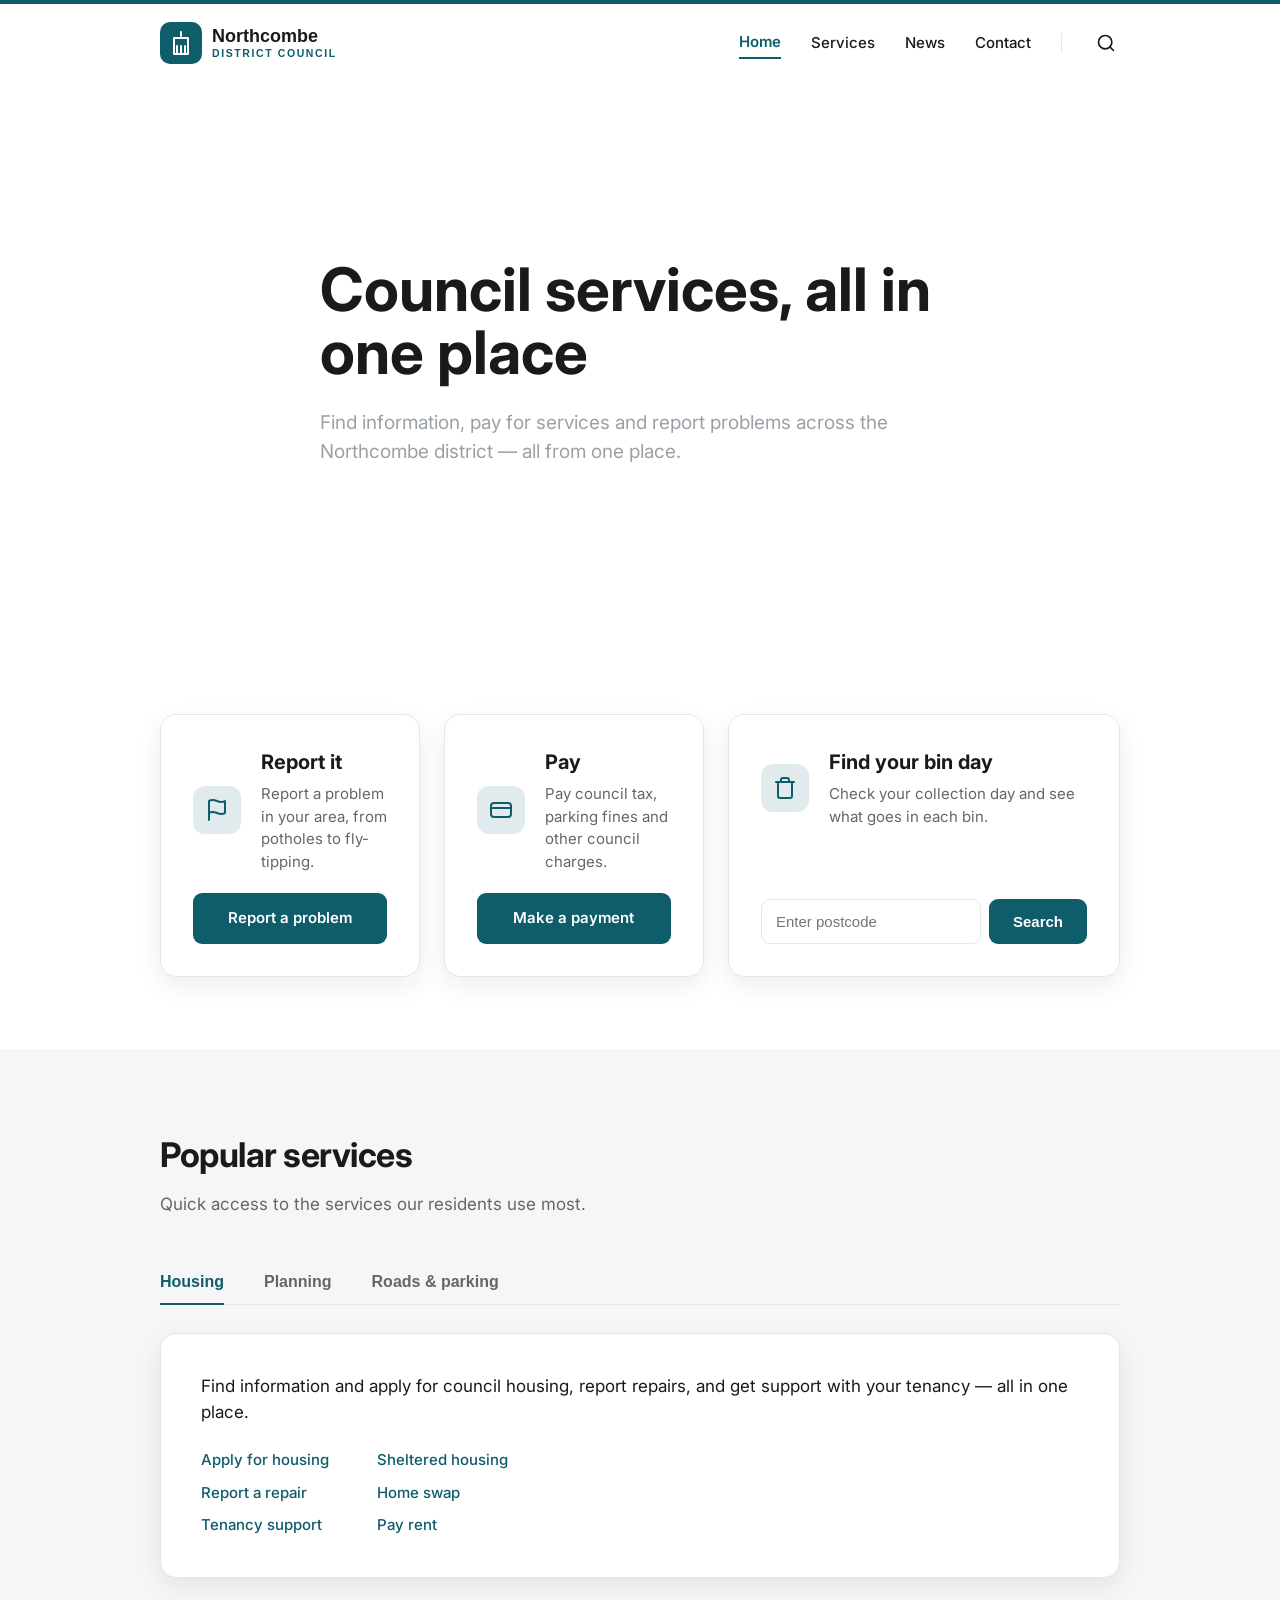
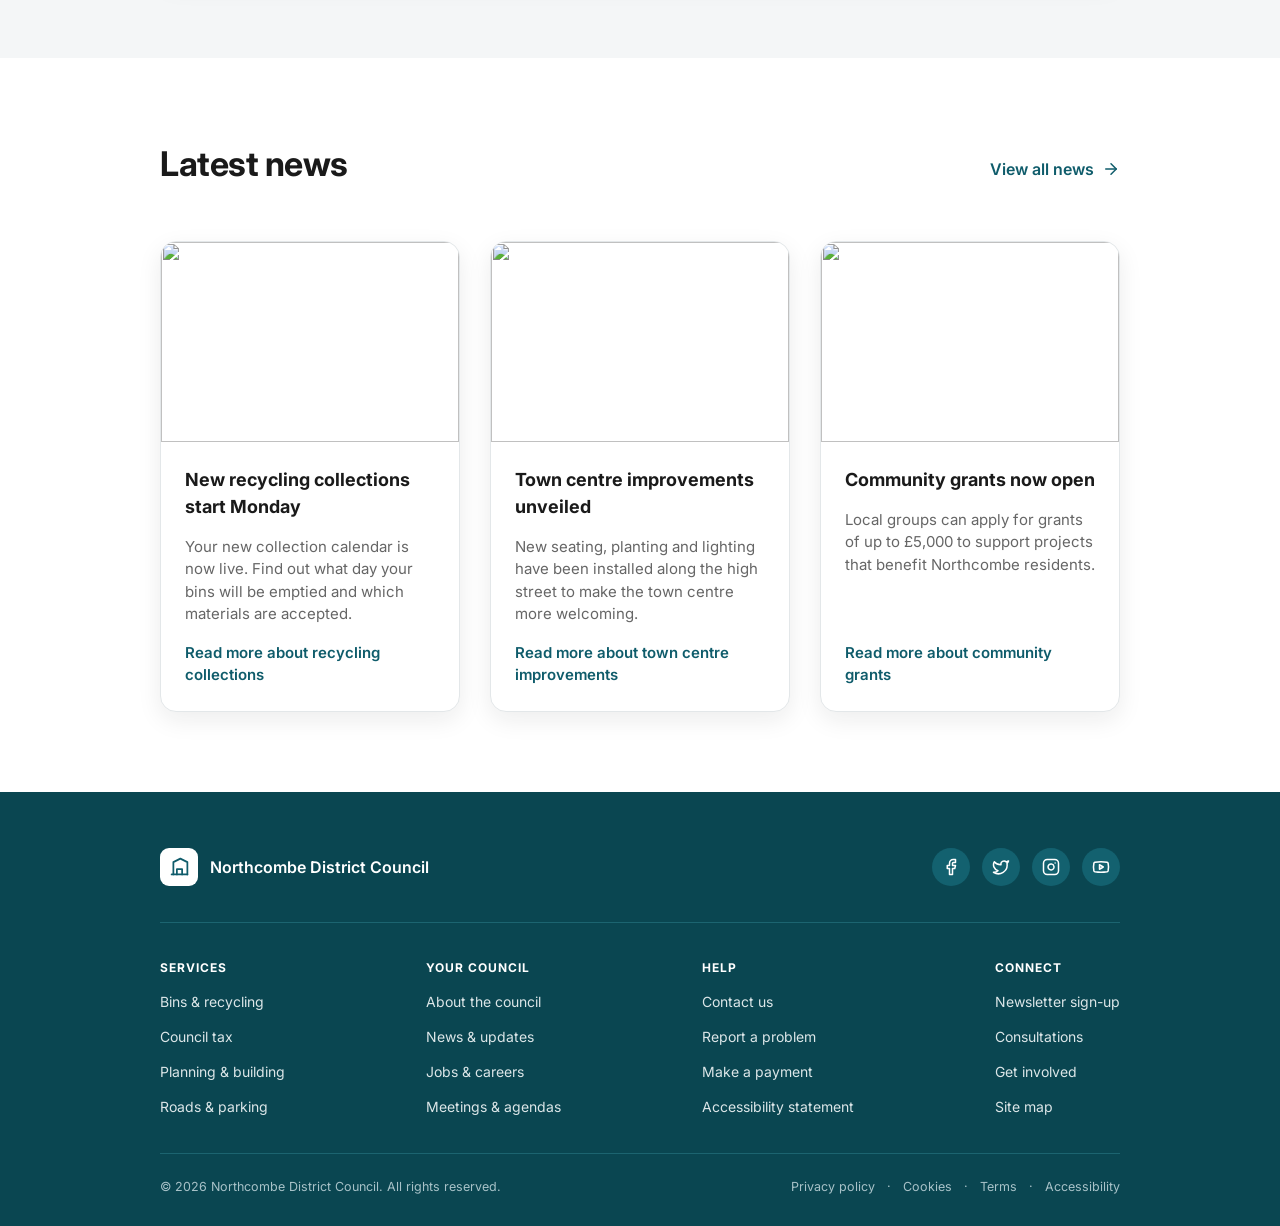
==== first-example/index.html @ d8261a24 "Add Northcombe District Council accessibility demo builds Two static builds of the same council site" ====
<!DOCTYPE html>
<html>

<head>
  <meta charset="UTF-8">
  <title>Northcombe District Council</title>
  <link rel="stylesheet" href="styles.css">
</head>

<body>
  <header class="site-header">
    <div class="container header-inner">
      <a href="index.html" class="logo-link">
        <img src="logo.svg" alt="">
      </a>
      <nav class="main-nav" aria-label="Main">
        <a href="index.html" class="nav-link active">Home</a>
        <a href="services.html" class="nav-link">Services</a>
        <a href="news.html" class="nav-link">News</a>
        <a href="contact.html" class="nav-link">Contact</a>
        <span class="nav-divider" aria-hidden="true"></span>
        <button class="search-btn" type="button">
          <svg class="icon-search" viewBox="0 0 24 24" fill="none" stroke="currentColor" stroke-width="2"
            stroke-linecap="round" stroke-linejoin="round" aria-hidden="true">
            <circle cx="11" cy="11" r="8"></circle>
            <path d="m21 21-4.35-4.35"></path>
          </svg>
        </button>
      </nav>
    </div>
  </header>

  <main>
    <section class="hero">
      <div class="hero-bg" aria-hidden="true"></div>
      <div class="container hero-content">
        <h1>Council services, all in one place</h1>
        <p class="hero-intro">Find information, pay for services and report problems across the Northcombe district —
          all from one place.</p>
      </div>
    </section>

    <section class="action-cards">
      <div class="container cards-row">
        <article class="card action-card">
          <div class="card-header">
            <span class="icon-badge">
              <svg viewBox="0 0 24 24" fill="none" stroke="currentColor" stroke-width="2" stroke-linecap="round"
                stroke-linejoin="round" aria-hidden="true">
                <path d="M4 15s1-1 4-1 5 2 8 2 4-1 4-1V3s-1 1-4 1-5-2-8-2-4 1-4 1z"></path>
                <line x1="4" y1="22" x2="4" y2="15"></line>
              </svg>
            </span>
            <div class="card-text">
              <h2>Report it</h2>
              <p>Report a problem in your area, from potholes to fly-tipping.</p>
            </div>
          </div>
          <a href="report.html" class="card-link">Report a problem</a>
        </article>

        <article class="card action-card">
          <div class="card-header">
            <span class="icon-badge">
              <svg viewBox="0 0 24 24" fill="none" stroke="currentColor" stroke-width="2" stroke-linecap="round"
                stroke-linejoin="round" aria-hidden="true">
                <rect x="2" y="5" width="20" height="14" rx="3"></rect>
                <line x1="2" y1="10" x2="22" y2="10"></line>
              </svg>
            </span>
            <div class="card-text">
              <h2>Pay</h2>
              <p>Pay council tax, parking fines and other council charges.</p>
            </div>
          </div>
          <a href="pay.html" class="card-link">Make a payment</a>
        </article>

        <article class="card action-card">
          <div class="card-header">
            <span class="icon-badge">
              <svg viewBox="0 0 24 24" fill="none" stroke="currentColor" stroke-width="2" stroke-linecap="round"
                stroke-linejoin="round" aria-hidden="true">
                <path d="M3 6h18"></path>
                <path d="M19 6v14c0 1-1 2-2 2H7c-1 0-2-1-2-2V6"></path>
                <path d="M8 6V4c0-1 1-2 2-2h4c1 0 2 1 2 2v2"></path>
              </svg>
            </span>
            <div class="card-text">
              <h2>Find your bin day</h2>
              <p>Check your collection day and see what goes in each bin.</p>
            </div>
          </div>
          <form class="postcode-search" action="bins.html" method="get">
            <input type="text" id="postcode" name="postcode" placeholder="Enter postcode">
            <button type="submit" class="btn btn-primary">Search</button>
          </form>
        </article>
      </div>
    </section>

    <section class="popular-services">
      <div class="container">
        <div class="section-header">
          <h2>Popular services</h2>
          <p>Quick access to the services our residents use most.</p>
        </div>
        <div class="tabs">
          <div class="tabs-row">
            <button class="tab-btn active" data-tab="housing">Housing</button>
            <button class="tab-btn" data-tab="planning">Planning</button>
            <button class="tab-btn" data-tab="roads">Roads &amp; parking</button>
          </div>
          <div class="tab-divider"></div>
          <div class="tab-panels">
            <div class="tab-panel active" id="panel-housing">
              <p>Find information and apply for council housing, report repairs, and get support with your tenancy — all
                in one place.</p>
              <div class="links-grid">
                <div class="links-col">
                  <a href="housing.html">Apply for housing</a>
                  <a href="repairs.html">Report a repair</a>
                  <a href="tenancy.html">Tenancy support</a>
                </div>
                <div class="links-col">
                  <a href="sheltered.html">Sheltered housing</a>
                  <a href="homeswap.html">Home swap</a>
                  <a href="rent.html">Pay rent</a>
                </div>
              </div>
            </div>
            <div class="tab-panel" id="panel-planning">
              <p>View planning applications, request pre-application advice and find building control guidance.</p>
              <div class="links-grid">
                <div class="links-col">
                  <a href="planning.html">Planning applications</a>
                  <a href="permission.html">Planning permission</a>
                  <a href="building.html">Building control</a>
                </div>
                <div class="links-col">
                  <a href="policies.html">Local planning policy</a>
                  <a href="enforcement.html">Planning enforcement</a>
                  <a href="appeals.html">Planning appeals</a>
                </div>
              </div>
            </div>
            <div class="tab-panel" id="panel-roads">
              <p>Report potholes, streetlight faults and parking problems, or apply for a parking permit.</p>
              <div class="links-grid">
                <div class="links-col">
                  <a href="potholes.html">Report a pothole</a>
                  <a href="streetlight.html">Faulty streetlight</a>
                  <a href="parking.html">Parking permits</a>
                </div>
                <div class="links-col">
                  <a href="abandoned.html">Abandoned vehicle</a>
                  <a href="roadworks.html">Roadworks</a>
                  <a href="speed.html">Speed limits</a>
                </div>
              </div>
            </div>
          </div>
        </div>
      </div>
    </section>

    <section class="latest-news">
      <div class="container">
        <div class="section-header header-row">
          <h2>Latest news</h2>
          <a href="news.html" class="view-all">
            View all news
            <svg viewBox="0 0 24 24" width="18" height="18" fill="none" stroke="currentColor" stroke-width="2"
              stroke-linecap="round" stroke-linejoin="round" aria-hidden="true">
              <path d="M5 12h14"></path>
              <path d="m12 5 7 7-7 7"></path>
            </svg>
          </a>
        </div>
        <div class="news-row">
          <article class="card news-card">
            <img
              src="https://images.unsplash.com/photo-1762805544291-cb128cf5ec80?crop=entropy&cs=tinysrgb&fit=max&fm=jpg&ixlib=rb-4.1.0&q=80&w=600"
              width="600" height="200">
            <div class="news-body">
              <h3>New recycling collections start Monday</h3>
              <p class="news-summary">Your new collection calendar is now live. Find out what day your bins will be
                emptied and which materials are accepted.</p>
              <a href="recycling.html" class="read-more">Read more about recycling collections</a>
            </div>
          </article>

          <article class="card news-card">
            <img
              src="https://images.unsplash.com/photo-1702795601280-b0abf0468cf0?crop=entropy&cs=tinysrgb&fit=max&fm=jpg&ixlib=rb-4.1.0&q=80&w=600"
              width="600" height="200">
            <div class="news-body">
              <h3>Town centre improvements unveiled</h3>
              <p class="news-summary">New seating, planting and lighting have been installed along the high street to
                make the town centre more welcoming.</p>
              <a href="town-centre.html" class="read-more">Read more about town centre improvements</a>
            </div>
          </article>

          <article class="card news-card">
            <img
              src="https://images.unsplash.com/photo-1635336650373-4f62eae207f9?crop=entropy&cs=tinysrgb&fit=max&fm=jpg&ixlib=rb-4.1.0&q=80&w=600"
              width="600" height="200">
            <div class="news-body">
              <h3>Community grants now open</h3>
              <p class="news-summary">Local groups can apply for grants of up to £5,000 to support projects that benefit
                Northcombe residents.</p>
              <a href="grants.html" class="read-more">Read more about community grants</a>
            </div>
          </article>
        </div>
      </div>
    </section>
  </main>

  <footer class="site-footer">
    <div class="container">
      <div class="footer-top">
        <div class="footer-brand">
          <span class="footer-crest">
            <svg viewBox="0 0 24 24" fill="none" stroke="currentColor" stroke-width="2" stroke-linecap="round"
              stroke-linejoin="round" aria-hidden="true">
              <path d="M3 21h18"></path>
              <path d="M5 21V7l8-4 8 4v14"></path>
              <path d="M9 21v-6h6v6"></path>
            </svg>
          </span>
          Northcombe District Council
        </div>
        <div class="social">
          <a href="https://facebook.com" aria-label="Facebook">
            <svg viewBox="0 0 24 24" fill="none" stroke="currentColor" stroke-width="2" stroke-linecap="round"
              stroke-linejoin="round" aria-hidden="true">
              <path d="M18 2h-3a5 5 0 0 0-5 5v3H7v4h3v8h4v-8h3l1-4h-4V7a1 1 0 0 1 1-1h3z"></path>
            </svg>
          </a>
          <a href="https://twitter.com" aria-label="Twitter">
            <svg viewBox="0 0 24 24" fill="none" stroke="currentColor" stroke-width="2" stroke-linecap="round"
              stroke-linejoin="round" aria-hidden="true">
              <path
                d="M22 4s-.7 2.1-2 3.4c1.6 10-9.4 17.3-18 11.6 2.2.1 4.4-.6 6-2C3 15.5.5 9.6 3 5c2.2 2.6 5.6 4.1 9 4-.9-4.2 4-6.6 7-3.8 1.1 0 3-1.2 3-1.2z">
              </path>
            </svg>
          </a>
          <a href="https://instagram.com" aria-label="Instagram">
            <svg viewBox="0 0 24 24" fill="none" stroke="currentColor" stroke-width="2" stroke-linecap="round"
              stroke-linejoin="round" aria-hidden="true">
              <rect x="2" y="2" width="20" height="20" rx="5" ry="5"></rect>
              <path d="M16 11.37A4 4 0 1 1 12.63 8 4 4 0 0 1 16 11.37z"></path>
              <line x1="17.5" y1="6.5" x2="17.51" y2="6.5"></line>
            </svg>
          </a>
          <a href="https://youtube.com" aria-label="YouTube">
            <svg viewBox="0 0 24 24" fill="none" stroke="currentColor" stroke-width="2" stroke-linecap="round"
              stroke-linejoin="round" aria-hidden="true">
              <path
                d="M2.5 17a24.12 24.12 0 0 1 0-10 2 2 0 0 1 1.4-1.4 49.56 49.56 0 0 1 16.2 0A2 2 0 0 1 21.5 7a24.12 24.12 0 0 1 0 10 2 2 0 0 1-1.4 1.4 49.55 49.55 0 0 1-16.2 0A2 2 0 0 1 2.5 17z">
              </path>
              <polygon points="10 15 15 12 10 9"></polygon>
            </svg>
          </a>
        </div>
      </div>
      <div class="footer-divider"></div>
      <div class="footer-columns">
        <div class="footer-col">
          <h3>Services</h3>
          <a href="bins.html">Bins &amp; recycling</a>
          <a href="council-tax.html">Council tax</a>
          <a href="planning.html">Planning &amp; building</a>
          <a href="roads.html">Roads &amp; parking</a>
        </div>
        <div class="footer-col">
          <h3>Your council</h3>
          <a href="about.html">About the council</a>
          <a href="news.html">News &amp; updates</a>
          <a href="jobs.html">Jobs &amp; careers</a>
          <a href="meetings.html">Meetings &amp; agendas</a>
        </div>
        <div class="footer-col">
          <h3>Help</h3>
          <a href="contact.html">Contact us</a>
          <a href="report.html">Report a problem</a>
          <a href="pay.html">Make a payment</a>
          <a href="accessibility.html">Accessibility statement</a>
        </div>
        <div class="footer-col">
          <h3>Connect</h3>
          <a href="newsletter.html">Newsletter sign-up</a>
          <a href="consultations.html">Consultations</a>
          <a href="volunteer.html">Get involved</a>
          <a href="sitemap.html">Site map</a>
        </div>
      </div>
      <div class="footer-fine">
        <p>&copy; 2026 Northcombe District Council. All rights reserved.</p>
        <p><a href="privacy.html">Privacy policy</a> &nbsp; &middot; &nbsp; <a href="cookies.html">Cookies</a> &nbsp;
          &middot; &nbsp; <a href="terms.html">Terms</a> &nbsp; &middot; &nbsp; <a
            href="accessibility.html">Accessibility</a></p>
      </div>
    </div>
  </footer>

  <script src="script.js"></script>
</body>

</html>
---- first-example/styles.css ----
@import url('https://fonts.googleapis.com/css2?family=Inter:wght@400;500;600;700&display=swap');

:root {
  --teal: #0F5C6B;
  --teal-dark: #0A4651;
  --teal-tint: rgba(15, 92, 107, 0.12);
  --amber: #E8A33D;
  --heading: #1A1A1A;
  --bg: #FFFFFF;
  --section: #F4F6F7;
  --border: #E3E7E9;
  --footer-link: #DCE6E8;
  --footer-faint: #5E868F;
  --radius: 16px;
  --radius-sm: 9px;
  --container: 1200px;
}

* {
  box-sizing: border-box;
}

body {
  margin: 0;
  font-family: Inter, -apple-system, BlinkMacSystemFont, 'Segoe UI', sans-serif;
  color: var(--heading);
  background: var(--bg);
  line-height: 1.5;
}

img {
  max-width: 100%;
  display: block;
}

a {
  color: var(--teal);
  text-decoration: none;
}

.container {
  width: 100%;
  max-width: var(--container);
  margin: 0 auto;
  padding: 0 120px;
}

/* Header */
.site-header {
  background: var(--bg);
  border-top: 4px solid var(--teal);
}

.header-inner {
  display: flex;
  align-items: center;
  justify-content: space-between;
  padding-top: 18px;
  padding-bottom: 18px;
}

.logo-link {
  display: inline-block;
  line-height: 0;
}

.main-nav {
  display: flex;
  align-items: center;
  gap: 30px;
}

.nav-link {
  font-size: 15px;
  font-weight: 500;
  color: var(--heading);
  padding: 4px 0;
}

.nav-link.active {
  color: var(--teal);
  font-weight: 600;
  border-bottom: 2px solid var(--teal);
}

.nav-divider {
  width: 1px;
  height: 20px;
  background: var(--border);
}

.search-btn {
  background: none;
  border: none;
  padding: 4px;
  cursor: pointer;
  display: inline-flex;
  align-items: center;
  justify-content: center;
  color: var(--heading);
}

.icon-search {
  width: 20px;
  height: 20px;
}

/* Hero */
.hero {
  position: relative;
  height: 560px;
  display: flex;
  align-items: center;
  overflow: hidden;
}

.hero-bg {
  position: absolute;
  inset: 0;
  background: url('https://images.unsplash.com/photo-1603113232460-e4f9387aef85?crop=entropy&cs=tinysrgb&fit=max&fm=jpg&ixlib=rb-4.1.0&q=80&w=1440') center/cover no-repeat;
}

.hero-bg::after {
  content: '';
  position: absolute;
  inset: 0;
  background: rgba(255, 255, 255, 0.89);
}

.hero-content {
  position: relative;
  z-index: 1;
  background: #fff;
  padding: 40px;
  border-radius: 16px;
  max-width: 720px;
}

.hero-content h1 {
  font-size: 60px;
  line-height: 1.05;
  font-weight: 700;
  margin: 0 0 24px;
  max-width: 640px;
}

.hero-intro {
  font-size: 19px;
  line-height: 1.55;
  margin: 0;
  max-width: 600px;
  color: #9AA0A6;
}

/* Cards */
.cards-row {
  display: flex;
  gap: 24px;
  padding-top: 72px;
  padding-bottom: 72px;
}

.card {
  background: var(--bg);
  border: 1px solid var(--border);
  border-radius: var(--radius);
  box-shadow: 0 8px 24px rgba(26, 26, 26, 0.08);
}

.action-card {
  flex: 1;
  padding: 32px;
  display: flex;
  flex-direction: column;
  gap: 20px;
}

.card-header {
  display: flex;
  align-items: center;
  gap: 20px;
}

.icon-badge {
  width: 48px;
  height: 48px;
  border-radius: 12px;
  background: var(--teal-tint);
  display: inline-flex;
  align-items: center;
  justify-content: center;
  color: var(--teal);
  flex-shrink: 0;
}

.icon-badge svg {
  width: 24px;
  height: 24px;
}

.card-text h2 {
  font-size: 20px;
  font-weight: 700;
  margin: 0 0 6px;
}

.card-text p {
  margin: 0;
  font-size: 15px;
  color: #666;
}

.card-link,
.btn {
  display: inline-flex;
  align-items: center;
  justify-content: center;
  padding: 14px 24px;
  border-radius: var(--radius-sm);
  font-size: 15px;
  font-weight: 600;
  cursor: pointer;
  border: none;
}

.card-link {
  background: var(--teal);
  color: #fff;
  margin-top: auto;
}

.postcode-search {
  display: flex;
  gap: 8px;
  margin-top: auto;
}

.postcode-search input {
  flex: 1;
  padding: 12px 14px;
  border: 1px solid var(--border);
  border-radius: var(--radius-sm);
  font-size: 15px;
}

.btn-primary {
  background: var(--teal);
  color: #fff;
}

/* Popular services */
.popular-services {
  background: var(--section);
  padding: 80px 0;
}

.section-header {
  margin-bottom: 44px;
}

.section-header h2 {
  font-size: 34px;
  font-weight: 700;
  margin: 0 0 12px;
  letter-spacing: -0.5px;
}

.section-header p {
  margin: 0;
  font-size: 17px;
  color: #666;
}

.tabs-row {
  display: flex;
  gap: 40px;
  margin-bottom: 0;
}

.tab-btn {
  background: none;
  border: none;
  border-bottom: 2px solid transparent;
  padding: 12px 0;
  font-size: 16px;
  font-weight: 600;
  color: #666;
  cursor: pointer;
}

.tab-btn.active {
  color: var(--teal);
  border-bottom-color: var(--teal);
}

.tab-divider {
  height: 1px;
  background: var(--border);
  margin-top: -1px;
  margin-bottom: 28px;
}

.tab-panel {
  display: none;
  background: var(--bg);
  border: 1px solid var(--border);
  border-radius: var(--radius);
  padding: 40px;
  box-shadow: 0 8px 24px rgba(26, 26, 26, 0.08);
}

.tab-panel.active {
  display: block;
}

.tab-panel p {
  margin: 0 0 24px;
  font-size: 17px;
}

.links-grid {
  display: flex;
  gap: 48px;
}

.links-col {
  display: flex;
  flex-direction: column;
  gap: 10px;
}

.links-col a {
  font-size: 15px;
  font-weight: 500;
  color: var(--teal);
}

/* Latest news */
.latest-news {
  padding: 80px 0;
}

.header-row {
  display: flex;
  align-items: center;
  justify-content: space-between;
  margin-bottom: 40px;
}

.view-all {
  display: inline-flex;
  align-items: center;
  gap: 8px;
  font-size: 16px;
  font-weight: 600;
  color: var(--teal);
}

.news-row {
  display: flex;
  gap: 30px;
}

.news-card {
  flex: 1;
  display: flex;
  flex-direction: column;
  overflow: hidden;
}

.news-card img {
  width: 100%;
  height: 200px;
  object-fit: cover;
}

.news-body {
  padding: 24px;
  display: flex;
  flex-direction: column;
  gap: 16px;
  flex: 1;
}

.news-body h3 {
  font-size: 18px;
  font-weight: 700;
  margin: 0;
}

.news-summary {
  margin: 0;
  font-size: 15px;
  color: #666;
  flex: 1;
}

.read-more {
  font-size: 15px;
  font-weight: 600;
  color: var(--teal);
}

/* Footer */
.site-footer {
  background: var(--teal-dark);
  color: #fff;
  padding: 56px 0 30px;
}

.footer-top {
  display: flex;
  align-items: center;
  justify-content: space-between;
  margin-bottom: 36px;
}

.footer-brand {
  display: flex;
  align-items: center;
  gap: 12px;
  font-size: 16px;
  font-weight: 600;
  color: #fff;
}

.footer-crest {
  width: 38px;
  height: 38px;
  border-radius: 9px;
  background: #fff;
  display: inline-flex;
  align-items: center;
  justify-content: center;
  color: var(--teal);
}

.footer-crest svg {
  width: 21px;
  height: 21px;
}

.social {
  display: flex;
  gap: 12px;
}

.social a {
  width: 38px;
  height: 38px;
  border-radius: 19px;
  background: #13616F;
  display: inline-flex;
  align-items: center;
  justify-content: center;
  color: #fff;
}

.social a svg {
  width: 18px;
  height: 18px;
}

.footer-divider {
  height: 1px;
  background: #1C6470;
  margin-bottom: 36px;
}

.footer-columns {
  display: flex;
  justify-content: space-between;
  gap: 48px;
  margin-bottom: 36px;
}

.footer-col {
  display: flex;
  flex-direction: column;
  gap: 14px;
}

.footer-col h3 {
  font-size: 12px;
  font-weight: 700;
  letter-spacing: 1px;
  color: #fff;
  margin: 0;
  text-transform: uppercase;
}

.footer-col a {
  font-size: 14px;
  color: var(--footer-link);
}

.footer-fine {
  display: flex;
  justify-content: space-between;
  align-items: center;
  padding-top: 24px;
  border-top: 1px solid #1C6470;
}

.footer-fine p,
.footer-fine a {
  font-size: 12.5px;
  color: #A8C2C8;
  margin: 0;
}

/* Report page */
.breadcrumb {
  display: flex;
  align-items: center;
  gap: 8px;
  padding: 16px 0;
  border-bottom: 1px solid var(--border);
  font-size: 13px;
}

.breadcrumb a {
  color: var(--teal);
}

.breadcrumb span {
  color: #666;
}

.main-two-col {
  display: flex;
  justify-content: space-between;
  gap: 80px;
  padding-top: 56px;
  padding-bottom: 84px;
}

.form-column {
  width: 680px;
}

.form-column h1 {
  font-size: 34px;
  font-weight: 700;
  margin: 0 0 12px;
}

.form-column > p {
  margin: 0 0 26px;
  font-size: 16px;
  color: #666;
}

.fields {
  display: flex;
  flex-direction: column;
  gap: 16px;
}

.field input,
.field select,
.field textarea {
  width: 100%;
  padding: 15px 16px;
  border: 1px solid var(--border);
  border-radius: var(--radius-sm);
  font-size: 15px;
  font-family: inherit;
}

.field textarea {
  min-height: 150px;
  resize: vertical;
}

.field select {
  appearance: none;
  background: var(--bg);
}

.file-field {
  display: flex;
  align-items: center;
  gap: 12px;
}

.file-field label {
  font-size: 15px;
  color: var(--heading);
}

.aside {
  width: 360px;
  display: flex;
  flex-direction: column;
  gap: 16px;
}

.help-card,
.next-card {
  border-radius: 12px;
  padding: 24px;
  display: flex;
  flex-direction: column;
  gap: 8px;
}

.help-card {
  background: var(--section);
}

.next-card {
  background: var(--bg);
  border: 1px solid var(--border);
}

.help-card h3,
.next-card h3 {
  font-size: 16px;
  font-weight: 700;
  margin: 0;
}

.help-card p,
.next-card p {
  margin: 0;
  font-size: 14px;
}

.help-card .muted,
.next-card .muted {
  color: #666;
}

/* Dialog */
.dialog-backdrop {
  position: fixed;
  inset: 0;
  background: rgba(8, 39, 45, 0.7);
  z-index: 200;
}

.dialog {
  position: fixed;
  top: 50%;
  left: 50%;
  transform: translate(-50%, -50%);
  width: 460px;
  background: var(--bg);
  border-radius: var(--radius);
  padding: 44px 40px 40px;
  box-shadow: 0 24px 60px rgba(10, 42, 49, 0.25);
  z-index: 201;
}

.dialog-content {
  display: flex;
  flex-direction: column;
  align-items: center;
  gap: 18px;
  text-align: center;
}

.dialog-close {
  position: absolute;
  top: 12px;
  right: 12px;
  width: 36px;
  height: 36px;
  border-radius: 18px;
  background: none;
  border: none;
  cursor: pointer;
  display: inline-flex;
  align-items: center;
  justify-content: center;
  color: #666;
}

.dialog-close svg {
  width: 20px;
  height: 20px;
}

.success-badge {
  width: 64px;
  height: 64px;
  border-radius: 32px;
  background: var(--teal);
  color: #fff;
  display: inline-flex;
  align-items: center;
  justify-content: center;
}

.success-badge svg {
  width: 32px;
  height: 32px;
}

.dialog-title {
  font-size: 21px;
  font-weight: 700;
  margin: 0;
  line-height: 1.3;
}

.dialog-body {
  margin: 0;
  font-size: 14px;
  color: #666;
}

[hidden] {
  display: none !important;
}
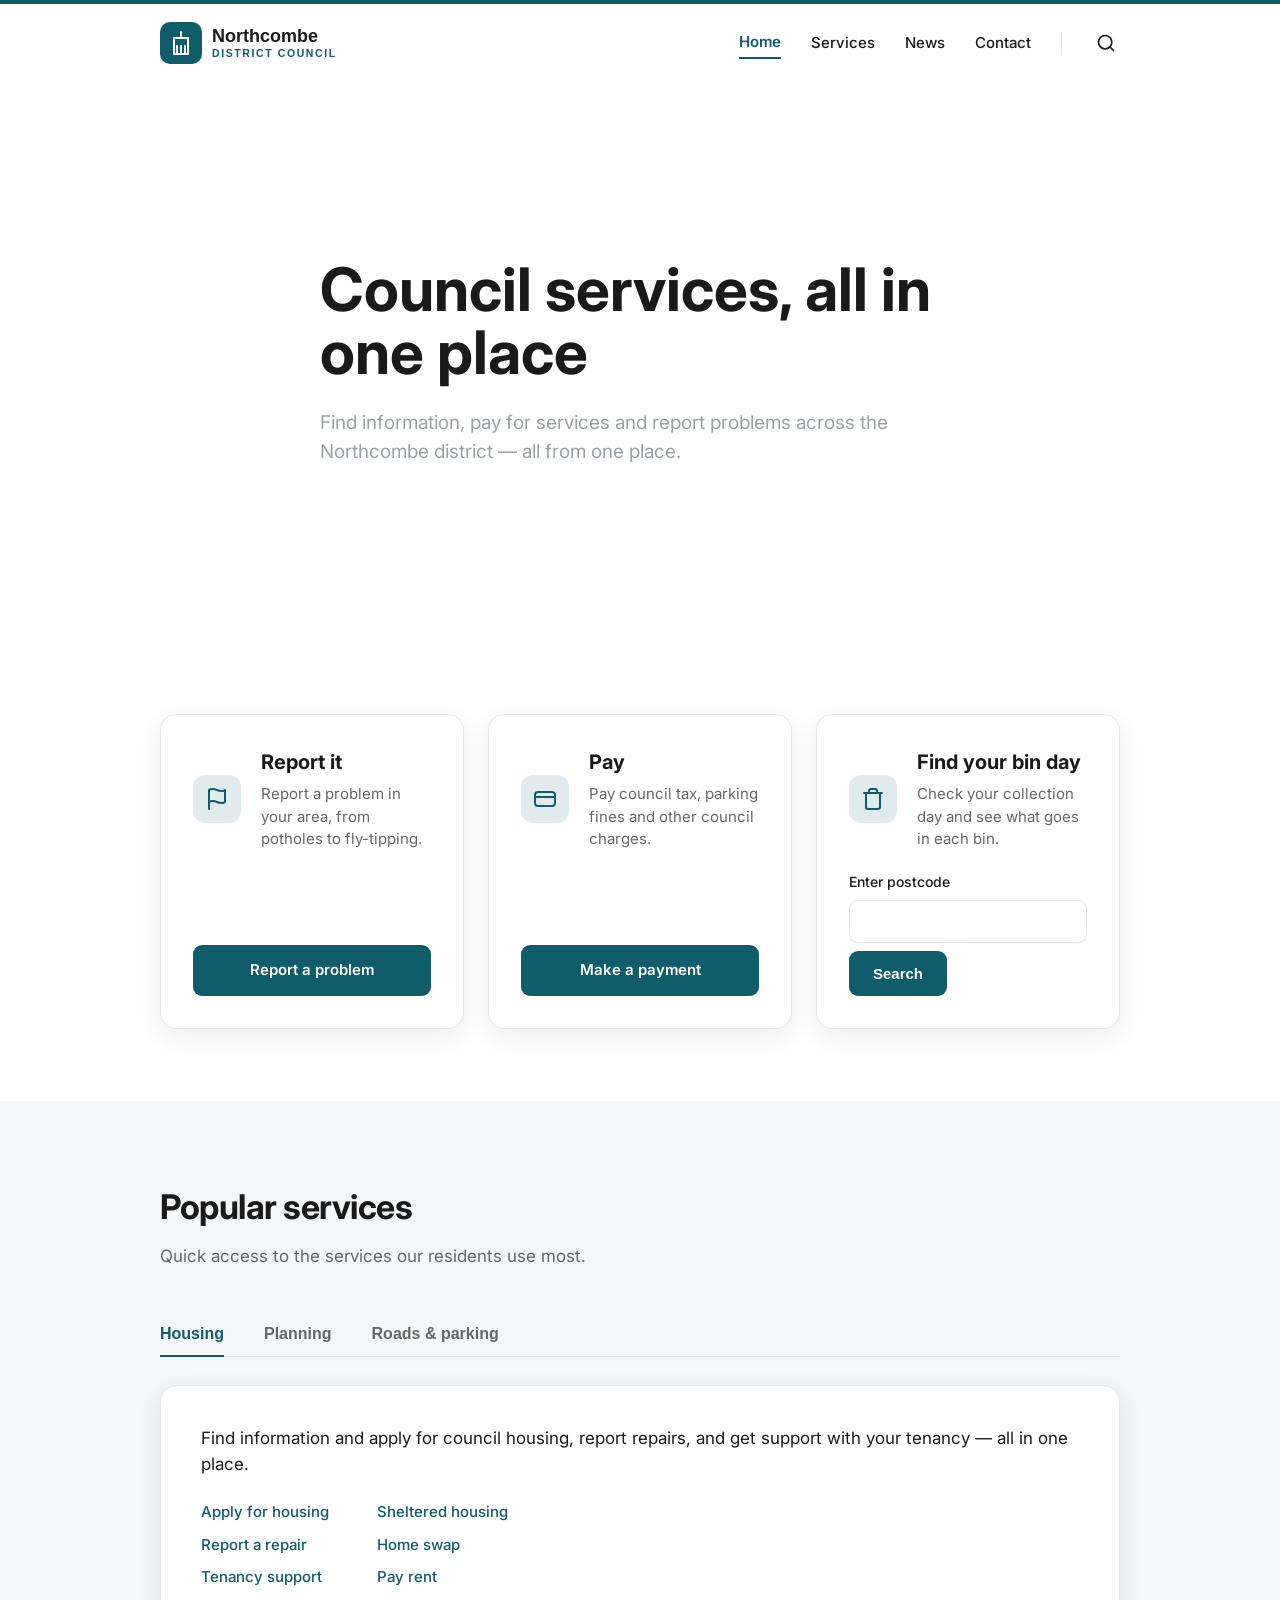
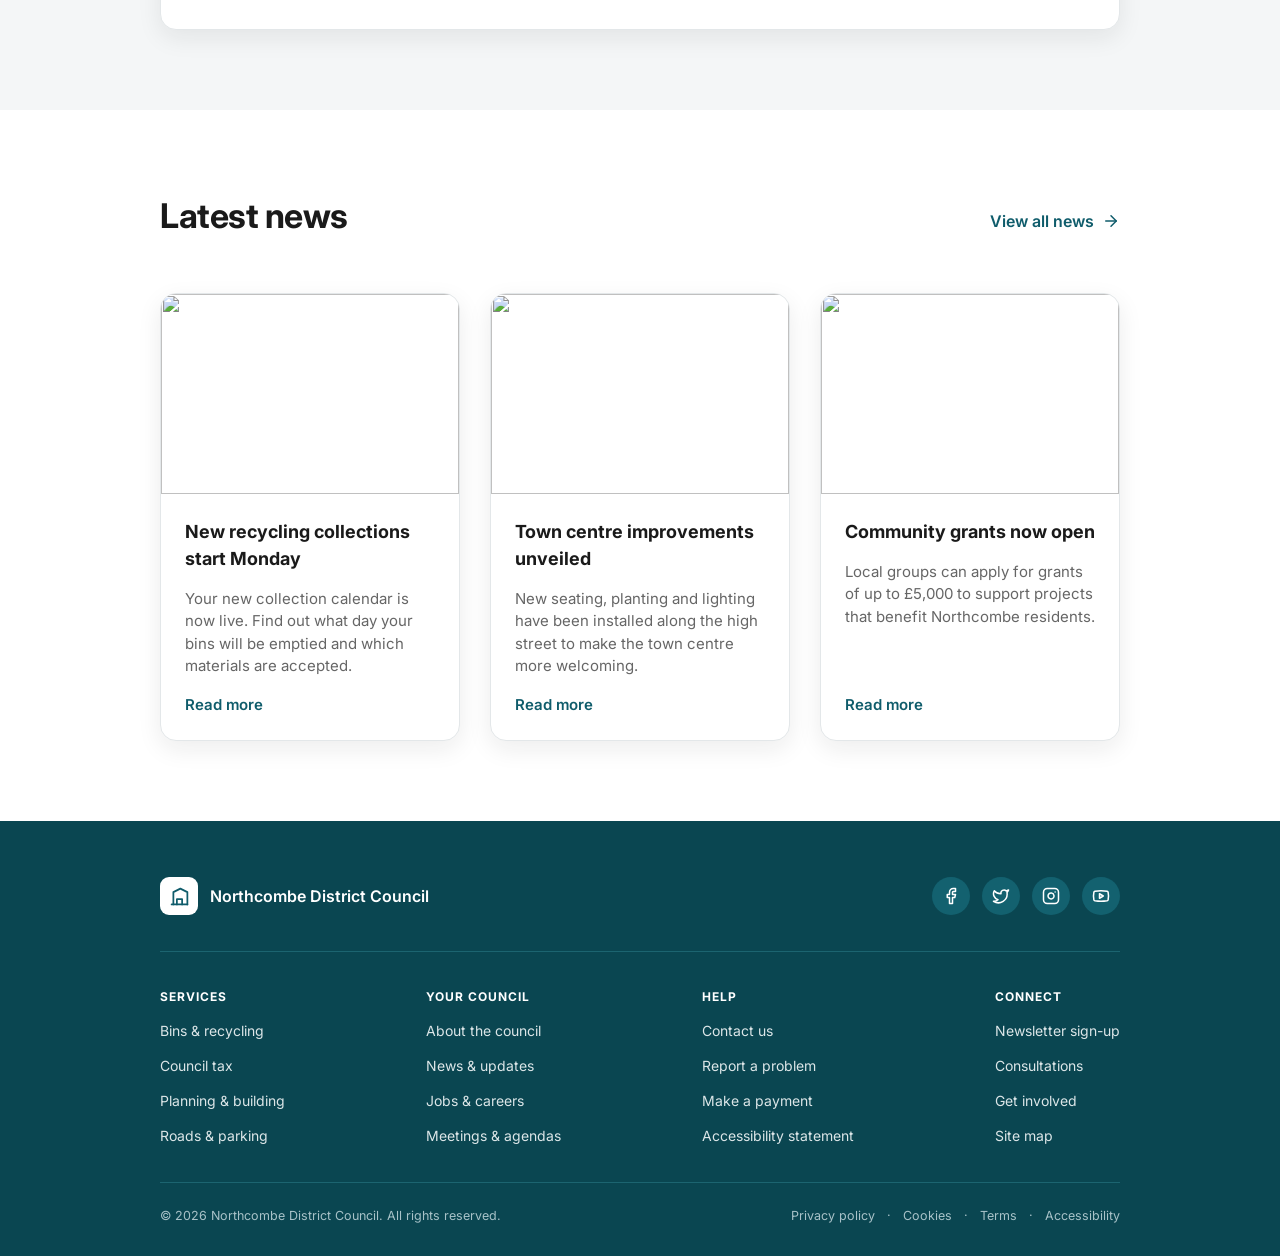
==== commit 56cb7549: "feat: adds detectable accessibility issue to form field" ====
--- a/first-example/index.html
+++ b/first-example/index.html
@@ -92,7 +92,8 @@
             </div>
           </div>
           <form class="postcode-search" action="bins.html" method="get">
-            <input type="text" id="postcode" name="postcode" placeholder="Enter postcode">
+            <label class="postcode-label">Enter postcode</label>
+            <input type="text" id="postcode" name="postcode">
             <button type="submit" class="btn btn-primary">Search</button>
           </form>
         </article>
@@ -186,7 +187,7 @@
               <h3>New recycling collections start Monday</h3>
               <p class="news-summary">Your new collection calendar is now live. Find out what day your bins will be
                 emptied and which materials are accepted.</p>
-              <a href="recycling.html" class="read-more">Read more about recycling collections</a>
+              <a href="recycling.html" class="read-more">Read more</a>
             </div>
           </article>
 
@@ -198,7 +199,7 @@
               <h3>Town centre improvements unveiled</h3>
               <p class="news-summary">New seating, planting and lighting have been installed along the high street to
                 make the town centre more welcoming.</p>
-              <a href="town-centre.html" class="read-more">Read more about town centre improvements</a>
+              <a href="town-centre.html" class="read-more">Read more</a>
             </div>
           </article>
 
@@ -210,7 +211,7 @@
               <h3>Community grants now open</h3>
               <p class="news-summary">Local groups can apply for grants of up to £5,000 to support projects that benefit
                 Northcombe residents.</p>
-              <a href="grants.html" class="read-more">Read more about community grants</a>
+              <a href="grants.html" class="read-more">Read more</a>
             </div>
           </article>
         </div>
@@ -233,13 +234,13 @@
           Northcombe District Council
         </div>
         <div class="social">
-          <a href="https://facebook.com" aria-label="Facebook">
+          <a href="https://facebook.com">
             <svg viewBox="0 0 24 24" fill="none" stroke="currentColor" stroke-width="2" stroke-linecap="round"
               stroke-linejoin="round" aria-hidden="true">
               <path d="M18 2h-3a5 5 0 0 0-5 5v3H7v4h3v8h4v-8h3l1-4h-4V7a1 1 0 0 1 1-1h3z"></path>
             </svg>
           </a>
-          <a href="https://twitter.com" aria-label="Twitter">
+          <a href="https://twitter.com">
             <svg viewBox="0 0 24 24" fill="none" stroke="currentColor" stroke-width="2" stroke-linecap="round"
               stroke-linejoin="round" aria-hidden="true">
               <path
@@ -247,7 +248,7 @@
               </path>
             </svg>
           </a>
-          <a href="https://instagram.com" aria-label="Instagram">
+          <a href="https://instagram.com">
             <svg viewBox="0 0 24 24" fill="none" stroke="currentColor" stroke-width="2" stroke-linecap="round"
               stroke-linejoin="round" aria-hidden="true">
               <rect x="2" y="2" width="20" height="20" rx="5" ry="5"></rect>
@@ -255,7 +256,7 @@
               <line x1="17.5" y1="6.5" x2="17.51" y2="6.5"></line>
             </svg>
           </a>
-          <a href="https://youtube.com" aria-label="YouTube">
+          <a href="https://youtube.com">
             <svg viewBox="0 0 24 24" fill="none" stroke="currentColor" stroke-width="2" stroke-linecap="round"
               stroke-linejoin="round" aria-hidden="true">
               <path
--- a/first-example/styles.css
+++ b/first-example/styles.css
@@ -231,8 +231,16 @@
 
 .postcode-search {
   display: flex;
+  flex-wrap: wrap;
   gap: 8px;
   margin-top: auto;
+}
+
+.postcode-label {
+  flex-basis: 100%;
+  font-size: 14px;
+  font-weight: 500;
+  color: var(--heading);
 }
 
 .postcode-search input {
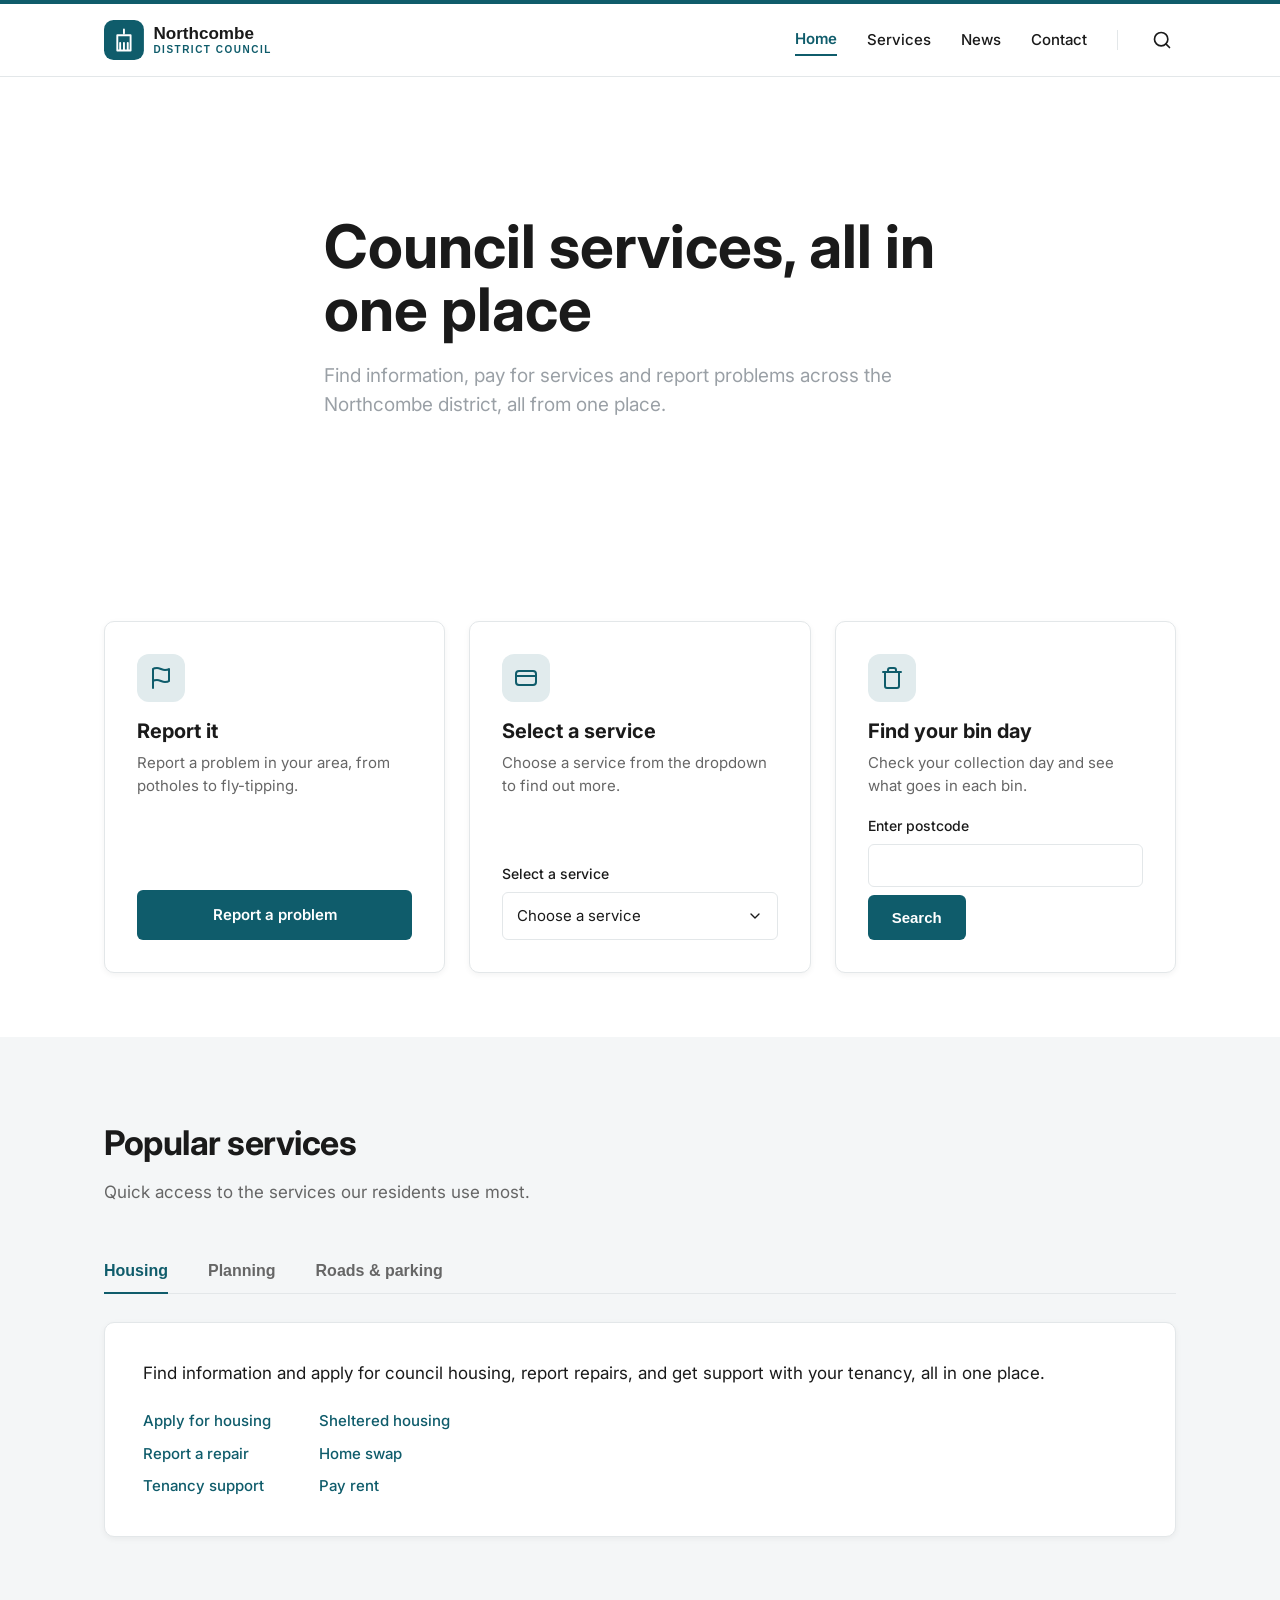
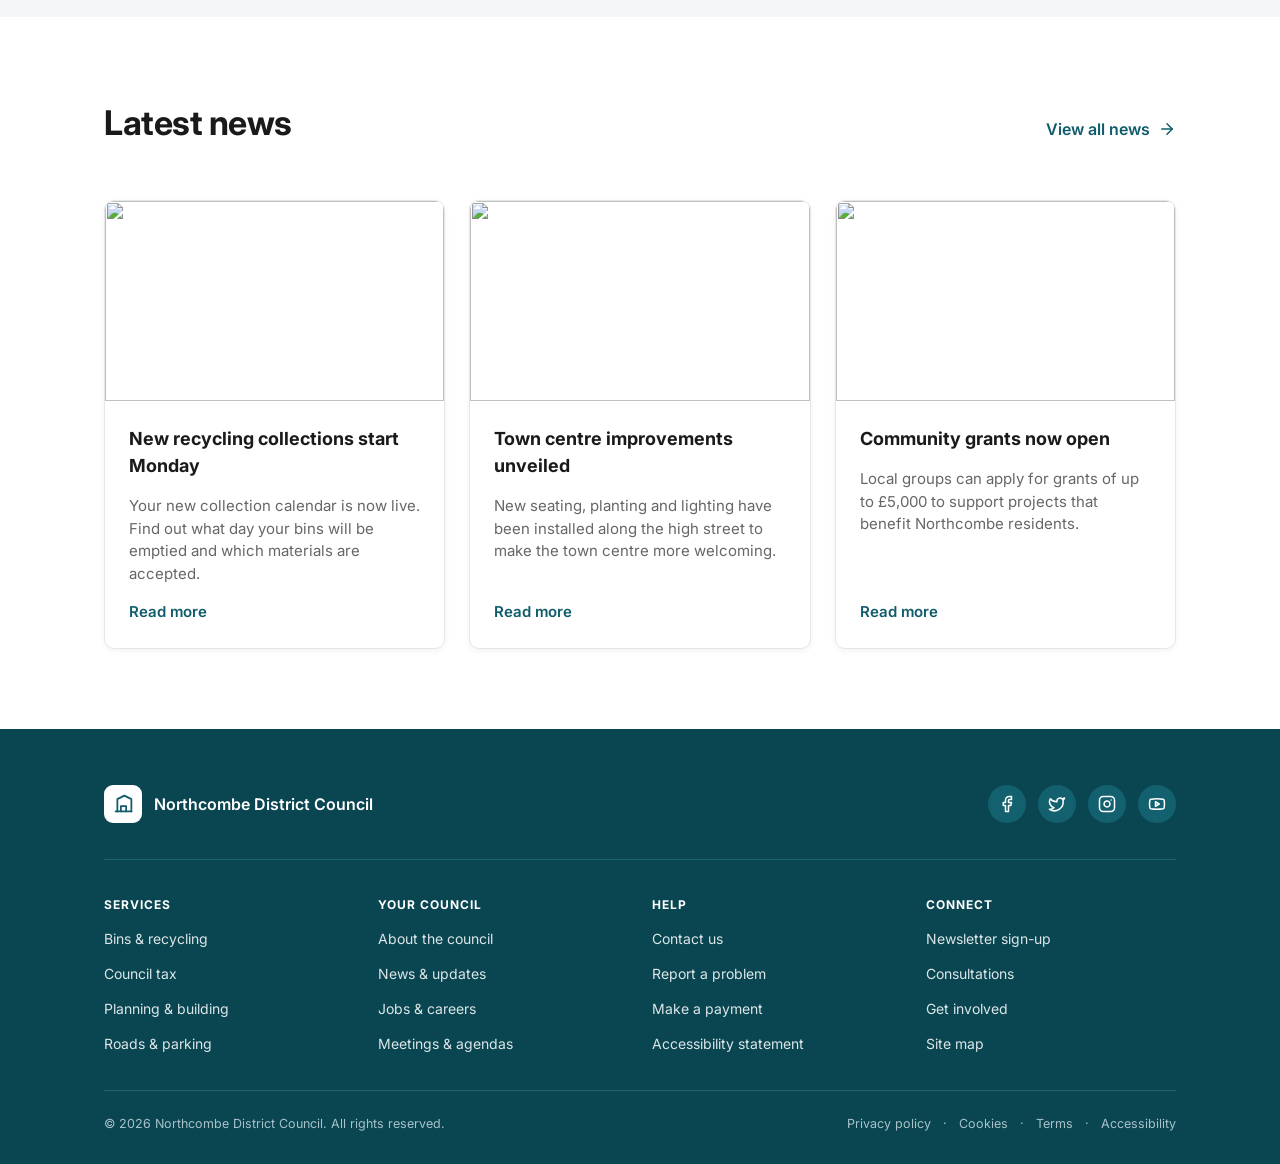
==== commit 227ba216: "feat: add mouse-only service dropdown and keyboard focus demo Replace the Pay card in both demos wit" ====
--- a/first-example/index.html
+++ b/first-example/index.html
@@ -35,7 +35,7 @@
       <div class="hero-bg" aria-hidden="true"></div>
       <div class="container hero-content">
         <h1>Council services, all in one place</h1>
-        <p class="hero-intro">Find information, pay for services and report problems across the Northcombe district —
+        <p class="hero-intro">Find information, pay for services and report problems across the Northcombe district,
           all from one place.</p>
       </div>
     </section>
@@ -69,11 +69,30 @@
               </svg>
             </span>
             <div class="card-text">
-              <h2>Pay</h2>
-              <p>Pay council tax, parking fines and other council charges.</p>
-            </div>
-          </div>
-          <a href="pay.html" class="card-link">Make a payment</a>
+              <h2>Select a service</h2>
+              <p>Choose a service from the dropdown to find out more.</p>
+            </div>
+          </div>
+          <!-- Mouse-only custom dropdown: no tabindex, no roles, click-only handlers.
+               Keyboard users cannot reach or operate it; Tab skips straight past. -->
+          <div class="service-select">
+            <span class="service-select-label">Select a service</span>
+            <div class="dropdown" data-dropdown>
+              <div class="dropdown-toggle" data-dropdown-toggle>
+                <span class="dropdown-value">Choose a service</span>
+                <svg class="dropdown-caret" viewBox="0 0 24 24" fill="none" stroke="currentColor" stroke-width="2"
+                  stroke-linecap="round" stroke-linejoin="round" aria-hidden="true">
+                  <path d="m6 9 6 6 6-6"></path>
+                </svg>
+              </div>
+              <ul class="dropdown-menu" data-dropdown-menu hidden>
+                <li class="dropdown-option" data-value="council-tax">Council tax</li>
+                <li class="dropdown-option" data-value="parking-fine">Parking fine</li>
+                <li class="dropdown-option" data-value="council-rent">Council rent</li>
+                <li class="dropdown-option" data-value="business-rates">Business rates</li>
+              </ul>
+            </div>
+          </div>
         </article>
 
         <article class="card action-card">
@@ -115,7 +134,7 @@
           <div class="tab-divider"></div>
           <div class="tab-panels">
             <div class="tab-panel active" id="panel-housing">
-              <p>Find information and apply for council housing, report repairs, and get support with your tenancy — all
+              <p>Find information and apply for council housing, report repairs, and get support with your tenancy, all
                 in one place.</p>
               <div class="links-grid">
                 <div class="links-col">
--- a/first-example/styles.css
+++ b/first-example/styles.css
@@ -11,8 +11,8 @@
   --border: #E3E7E9;
   --footer-link: #DCE6E8;
   --footer-faint: #5E868F;
-  --radius: 16px;
-  --radius-sm: 9px;
+  --radius: 10px;
+  --radius-sm: 6px;
   --container: 1200px;
 }
 
@@ -42,32 +42,41 @@
   width: 100%;
   max-width: var(--container);
   margin: 0 auto;
-  padding: 0 120px;
+  padding: 0 clamp(20px, 5vw, 72px);
 }
 
 /* Header */
 .site-header {
   background: var(--bg);
   border-top: 4px solid var(--teal);
+  border-bottom: 1px solid var(--border);
 }
 
 .header-inner {
   display: flex;
   align-items: center;
   justify-content: space-between;
-  padding-top: 18px;
-  padding-bottom: 18px;
+  gap: 16px;
+  flex-wrap: wrap;
+  padding-top: 16px;
+  padding-bottom: 16px;
 }
 
 .logo-link {
   display: inline-block;
   line-height: 0;
+  flex-shrink: 0;
+}
+
+.logo-link img {
+  height: 40px;
+  width: auto;
 }
 
 .main-nav {
   display: flex;
   align-items: center;
-  gap: 30px;
+  gap: clamp(14px, 2.5vw, 30px);
 }
 
 .nav-link {
@@ -108,10 +117,11 @@
 /* Hero */
 .hero {
   position: relative;
-  height: 560px;
+  min-height: 480px;
   display: flex;
   align-items: center;
   overflow: hidden;
+  padding: 48px 0;
 }
 
 .hero-bg {
@@ -131,16 +141,16 @@
   position: relative;
   z-index: 1;
   background: #fff;
-  padding: 40px;
-  border-radius: 16px;
+  padding: clamp(24px, 4vw, 44px);
+  border-radius: var(--radius);
   max-width: 720px;
 }
 
 .hero-content h1 {
-  font-size: 60px;
+  font-size: clamp(34px, 6vw, 60px);
   line-height: 1.05;
   font-weight: 700;
-  margin: 0 0 24px;
+  margin: 0 0 20px;
   max-width: 640px;
 }
 
@@ -152,33 +162,41 @@
   color: #9AA0A6;
 }
 
+/* Focus indicator: one clear, consistently visible ring on every interactive
+   element. (second-example deliberately varies this; this build does not.) */
+:focus-visible {
+  outline: 3px solid #1A1A1A;
+  outline-offset: 2px;
+}
+
 /* Cards */
 .cards-row {
-  display: flex;
+  display: grid;
+  grid-template-columns: repeat(auto-fit, minmax(220px, 1fr));
   gap: 24px;
-  padding-top: 72px;
-  padding-bottom: 72px;
+  padding-top: 64px;
+  padding-bottom: 64px;
 }
 
 .card {
   background: var(--bg);
   border: 1px solid var(--border);
   border-radius: var(--radius);
-  box-shadow: 0 8px 24px rgba(26, 26, 26, 0.08);
+  box-shadow: 0 2px 6px rgba(26, 26, 26, 0.05);
 }
 
 .action-card {
-  flex: 1;
-  padding: 32px;
-  display: flex;
-  flex-direction: column;
-  gap: 20px;
+  padding: clamp(20px, 3vw, 32px);
+  display: flex;
+  flex-direction: column;
+  gap: 18px;
 }
 
 .card-header {
   display: flex;
-  align-items: center;
-  gap: 20px;
+  flex-direction: column;
+  align-items: flex-start;
+  gap: 14px;
 }
 
 .icon-badge {
@@ -256,6 +274,78 @@
   color: #fff;
 }
 
+/* "Select a service" dropdown.
+   Built from plain divs with click-only handlers: no tabindex, no roles,
+   no key handling, so Tab skips straight past it. Mouse-only by design. */
+.service-select {
+  margin-top: auto;
+  display: flex;
+  flex-direction: column;
+  gap: 8px;
+}
+
+.service-select-label {
+  font-size: 14px;
+  font-weight: 500;
+  color: var(--heading);
+}
+
+.dropdown {
+  position: relative;
+}
+
+.dropdown-toggle {
+  display: flex;
+  align-items: center;
+  justify-content: space-between;
+  gap: 8px;
+  padding: 12px 14px;
+  border: 1px solid var(--border);
+  border-radius: var(--radius-sm);
+  background: var(--bg);
+  font-size: 15px;
+  color: var(--heading);
+  cursor: pointer;
+}
+
+.dropdown-caret {
+  width: 16px;
+  height: 16px;
+  flex-shrink: 0;
+  transition: transform 0.15s ease;
+}
+
+.dropdown.open .dropdown-caret {
+  transform: rotate(180deg);
+}
+
+.dropdown-menu {
+  position: absolute;
+  top: calc(100% + 4px);
+  left: 0;
+  right: 0;
+  margin: 0;
+  padding: 4px;
+  list-style: none;
+  background: var(--bg);
+  border: 1px solid var(--border);
+  border-radius: var(--radius-sm);
+  box-shadow: 0 8px 20px rgba(26, 26, 26, 0.14);
+  z-index: 20;
+}
+
+.dropdown-option {
+  padding: 10px 12px;
+  border-radius: 4px;
+  font-size: 15px;
+  color: var(--heading);
+  cursor: pointer;
+}
+
+.dropdown-option:hover {
+  background: var(--section);
+}
+
 /* Popular services */
 .popular-services {
   background: var(--section);
@@ -281,7 +371,8 @@
 
 .tabs-row {
   display: flex;
-  gap: 40px;
+  flex-wrap: wrap;
+  gap: clamp(20px, 4vw, 40px);
   margin-bottom: 0;
 }
 
@@ -313,8 +404,8 @@
   background: var(--bg);
   border: 1px solid var(--border);
   border-radius: var(--radius);
-  padding: 40px;
-  box-shadow: 0 8px 24px rgba(26, 26, 26, 0.08);
+  padding: clamp(24px, 3vw, 40px);
+  box-shadow: 0 2px 6px rgba(26, 26, 26, 0.05);
 }
 
 .tab-panel.active {
@@ -365,8 +456,9 @@
 }
 
 .news-row {
-  display: flex;
-  gap: 30px;
+  display: grid;
+  grid-template-columns: repeat(auto-fit, minmax(220px, 1fr));
+  gap: 24px;
 }
 
 .news-card {
@@ -420,6 +512,8 @@
   display: flex;
   align-items: center;
   justify-content: space-between;
+  flex-wrap: wrap;
+  gap: 20px;
   margin-bottom: 36px;
 }
 
@@ -476,9 +570,9 @@
 }
 
 .footer-columns {
-  display: flex;
-  justify-content: space-between;
-  gap: 48px;
+  display: grid;
+  grid-template-columns: repeat(auto-fit, minmax(180px, 1fr));
+  gap: 32px 24px;
   margin-bottom: 36px;
 }
 
@@ -504,8 +598,10 @@
 
 .footer-fine {
   display: flex;
+  flex-wrap: wrap;
   justify-content: space-between;
   align-items: center;
+  gap: 8px 16px;
   padding-top: 24px;
   border-top: 1px solid #1C6470;
 }
@@ -537,14 +633,16 @@
 
 .main-two-col {
   display: flex;
+  flex-wrap: wrap;
   justify-content: space-between;
-  gap: 80px;
+  gap: 48px;
   padding-top: 56px;
   padding-bottom: 84px;
 }
 
 .form-column {
-  width: 680px;
+  flex: 1 1 380px;
+  max-width: 680px;
 }
 
 .form-column h1 {
@@ -598,7 +696,8 @@
 }
 
 .aside {
-  width: 360px;
+  flex: 1 1 280px;
+  max-width: 360px;
   display: flex;
   flex-direction: column;
   gap: 16px;
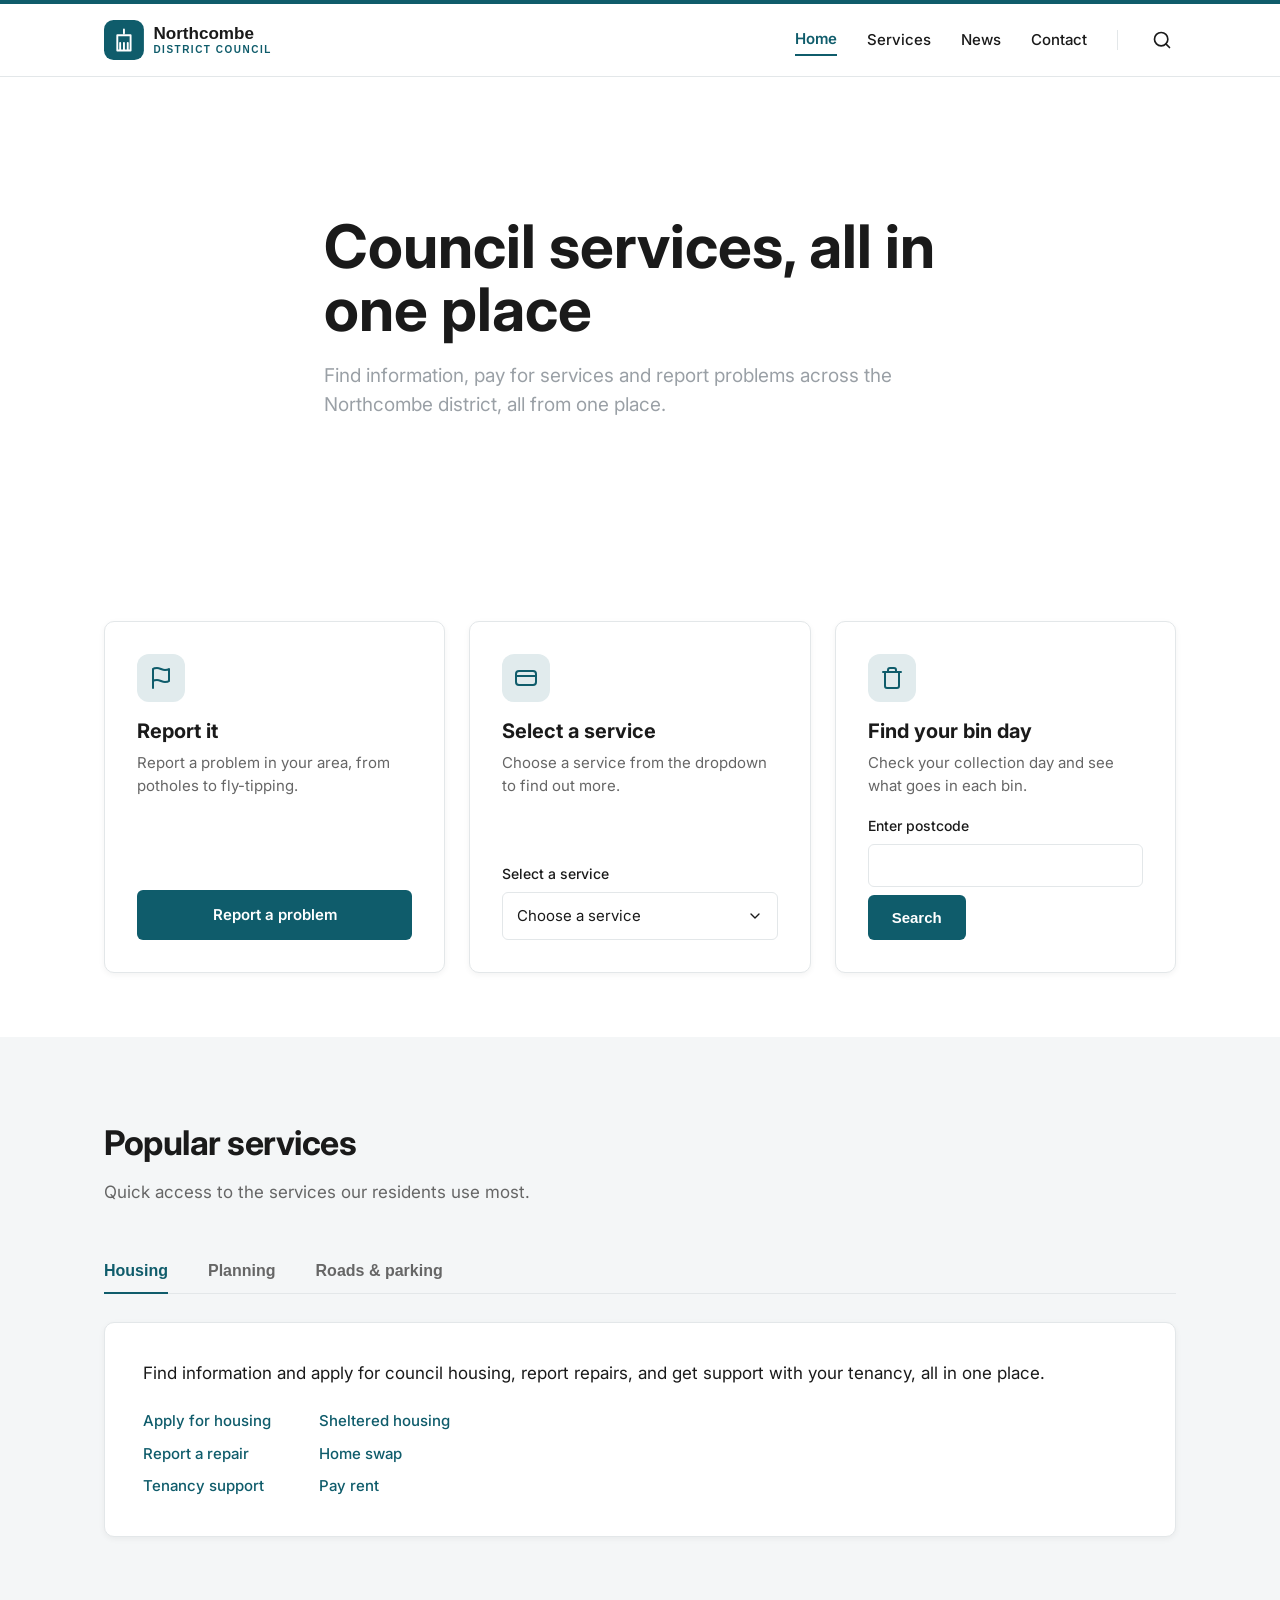
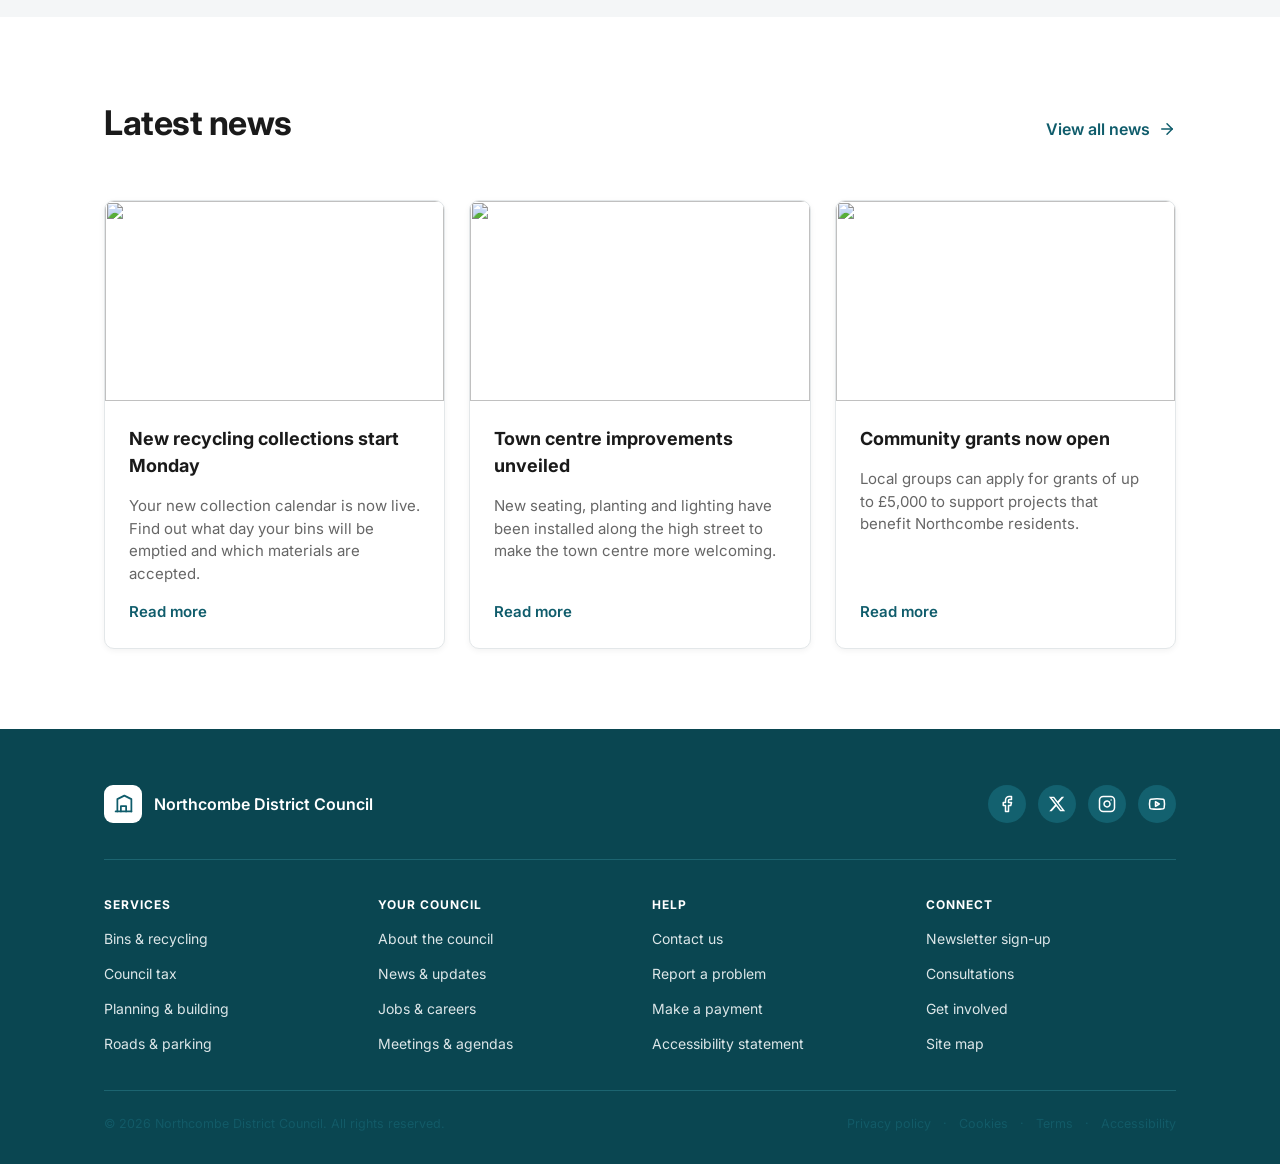
==== commit acdb9050: "style: replace Twitter bird with the X logo across both demos Swaps the stroked bird for the filled " ====
--- a/first-example/index.html
+++ b/first-example/index.html
@@ -259,11 +259,10 @@
               <path d="M18 2h-3a5 5 0 0 0-5 5v3H7v4h3v8h4v-8h3l1-4h-4V7a1 1 0 0 1 1-1h3z"></path>
             </svg>
           </a>
-          <a href="https://twitter.com">
-            <svg viewBox="0 0 24 24" fill="none" stroke="currentColor" stroke-width="2" stroke-linecap="round"
-              stroke-linejoin="round" aria-hidden="true">
+          <a href="https://x.com">
+            <svg viewBox="0 0 24 24" fill="currentColor" aria-hidden="true">
               <path
-                d="M22 4s-.7 2.1-2 3.4c1.6 10-9.4 17.3-18 11.6 2.2.1 4.4-.6 6-2C3 15.5.5 9.6 3 5c2.2 2.6 5.6 4.1 9 4-.9-4.2 4-6.6 7-3.8 1.1 0 3-1.2 3-1.2z">
+                d="M18.244 2.25h3.308l-7.227 8.26 8.502 11.24H16.17l-5.214-6.817L4.99 21.75H1.68l7.73-8.835L1.254 2.25H8.08l4.713 6.231zm-1.161 17.52h1.833L7.084 4.126H5.117z">
               </path>
             </svg>
           </a>
--- a/first-example/styles.css
+++ b/first-example/styles.css
@@ -606,10 +606,15 @@
   border-top: 1px solid #1C6470;
 }
 
+/* SECOND, FAR WORSE CONTRAST FAILURE.
+   #125A67 on the footer's #0A4651 is about 1.3:1, against roughly 2.6:1
+   for the hero intro. The hero is borderline and only some people lose
+   it; this is close to invisible for nearly everyone, which is the
+   point of having an agreed 4.5:1 threshold rather than a judgement call. */
 .footer-fine p,
 .footer-fine a {
   font-size: 12.5px;
-  color: #A8C2C8;
+  color: #125A67;
   margin: 0;
 }
 
